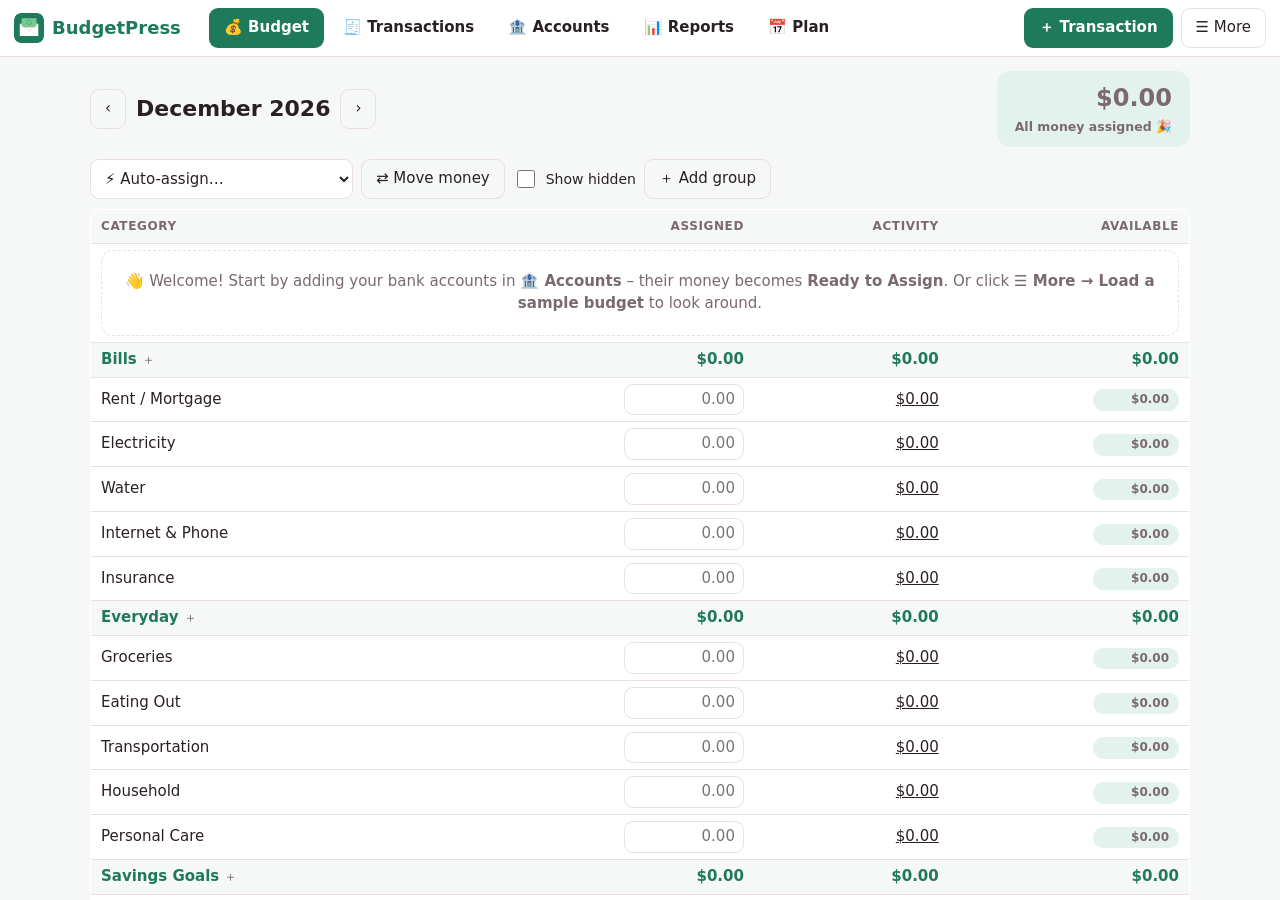
==== index.html @ d17dcd6e "Add files via upload" ====
<!doctype html>
<html lang="en">
<head>
  <meta charset="utf-8">
  <meta name="viewport" content="width=device-width, initial-scale=1">
  <title>BudgetPress – Envelope Budget</title>
  <meta name="description" content="Give every dollar a job. Envelope budgeting for Windows with accounts, monthly budgets, goals, scheduled bills, bank CSV import and reports. Private, offline, no subscription.">
  <meta name="theme-color" content="#1f7a5c">
  <link rel="manifest" href="manifest.json">
  <link rel="icon" href="icon-192.png">
  <link rel="stylesheet" href="style.css">
</head>
<body>
  <header class="topbar">
    <div class="brand"><img src="icon-192.png" alt="" width="30" height="30"><span>BudgetPress</span></div>
    <nav class="tabs" id="tabs">
      <button data-t="budget" class="on">💰 Budget</button>
      <button data-t="tx">🧾 Transactions</button>
      <button data-t="accounts">🏦 Accounts</button>
      <button data-t="reports">📊 Reports</button>
      <button data-t="plan">📅 Plan</button>
    </nav>
    <div class="top-btns">
      <button id="addTxTop" class="primary">＋ Transaction</button>
      <button id="syncState" class="tb" hidden title="Sync"></button>
      <button id="moreBtn" class="tb">☰ More</button>
      <button id="proBtn" class="pro-btn" hidden>★ Get Pro</button>
    </div>
    <div id="menu" class="menu" hidden>
      <label class="field" style="padding:6px 12px">Currency<select id="currency"></select></label>
      <button id="budgetsBtn">📒 My budgets…</button>
      <button id="undoBtn">↶ Undo (Ctrl+Z)</button>
      <button id="payeesBtn">Manage payees…</button>
      <button id="syncBtn">☁ Sync between my PCs (OneDrive, Google Drive…) ★</button>
      <button id="pinBtn">🔒 Lock with a PIN…</button>
      <button id="printBudgetBtn">🖨 Print this month's budget ★</button>
      <button id="printEnvBtn">🖨 Print cash envelopes</button>
      <button id="backupBtn">Save a backup file</button>
      <button id="restoreBtn2">Open a backup file…</button>
      <button id="importBtn">Import bank file (CSV, OFX, QFX)… ★</button>
      <button id="exportBtn">Export transactions (CSV for Excel)</button>
      <button id="sampleBtn">Load a sample budget to look around</button>
      <button id="clearBtn" class="danger">Start over with an empty budget…</button>
      <a href="help.html" target="_blank" rel="noopener">❓ How to use BudgetPress</a>
      <a href="why.html" target="_blank" rel="noopener">⭐ Why BudgetPress – no subscription</a>
      <a href="mailto:thequan03072002@gmail.com?subject=BudgetPress%20feedback">✉ Feedback &amp; support</a>
    </div>
    <input id="fileIn" type="file" hidden>
  </header>

  <main id="pane-budget" class="pane1"><div class="wrap">
    <div class="month-bar">
      <button id="mPrev" class="ghost">‹</button><h2 id="mTitle"></h2><button id="mNext" class="ghost">›</button>
      <div id="rta" class="rta"></div>
    </div>
    <div class="tools">
      <select id="autoAssign" style="width:auto"><option value="">⚡ Auto-assign…</option><option value="goals">Underfunded goals</option><option value="lastAssigned">Assigned last month</option><option value="lastSpent">Spent last month</option><option value="avgAssigned">Average assigned (3 months)</option><option value="avgSpent">Average spent (3 months)</option><option value="resetAssigned">Reset assigned to zero</option></select>
      <button id="moveBtn" class="ghost">⇄ Move money</button>
      <label class="check" style="margin:0"><input id="showHidden" type="checkbox"> Show hidden</label>
      <button id="addGroup" class="ghost">＋ Add group</button>
      <span id="aom" class="hint" style="align-self:center;margin-left:auto"></span>
    </div>
    <table class="grid" id="budgetTbl">
      <thead><tr><th>Category</th><th>Assigned</th><th class="hide-sm">Activity</th><th>Available</th></tr></thead>
      <tbody id="budgetBody"></tbody>
    </table>
  </div></main>

  <main id="pane-tx" class="pane1" hidden><div class="wrap">
    <div class="filters">
      <select id="fAcct"></select>
      <select id="fCat"></select>
      <select id="fMonth"></select>
      <select id="fFlag"><option value="">All flags</option><option value="red">🔴 Red</option><option value="orange">🟠 Orange</option><option value="yellow">🟡 Yellow</option><option value="green">🟢 Green</option><option value="blue">🔵 Blue</option><option value="purple">🟣 Purple</option><option value="uncat">Uncategorized only</option><option value="unclr">Not cleared</option></select>
      <input id="fSearch" type="search" placeholder="Search payee or memo…">
      <button id="reconBtn" class="ghost" hidden>✔ Reconcile</button>
      <button id="addTx" class="primary">＋ Add transaction</button>
    </div>
    <p id="txSum" class="hint"></p>
    <table class="grid tx">
      <thead><tr><th style="width:18px"></th><th>Date</th><th>Account</th><th>Payee</th><th>Category</th><th class="hide-sm">Memo</th><th style="text-align:right">Outflow</th><th style="text-align:right">Inflow</th><th id="balHead" style="text-align:right">Balance</th><th title="Cleared">✓</th></tr></thead>
      <tbody id="txBody"></tbody>
    </table>
    <p id="txEmpty" class="empty" hidden>No transactions yet. Click <b>＋ Add transaction</b>, or import a CSV file from your bank (☰ More).</p>
    <div class="panel" style="margin-top:16px">
      <h3>🔁 Scheduled bills &amp; income <span class="badge" id="schedBadge" hidden>PRO</span></h3>
      <p class="hint">Rent, salary, subscriptions… added automatically on their date.</p>
      <div id="schedList"></div>
      <button id="addSched" class="ghost">＋ Add scheduled transaction</button>
    </div>
  </div></main>

  <main id="pane-accounts" class="pane1" hidden><div class="wrap">
    <div class="month-bar"><h2 style="text-align:left">Accounts</h2><div id="netWorth" class="rta"></div></div>
    <div id="acctCards" class="cards"></div>
    <p class="hint">Credit cards: spend from your budget categories as usual, then pay the card with a <b>Transfer</b> from your checking account.</p>
  </div></main>

  <main id="pane-reports" class="pane1" hidden><div class="wrap">
    <div class="month-bar"><button id="rPrev" class="ghost">‹</button><h2 id="rTitle"></h2><button id="rNext" class="ghost">›</button></div>
    <div class="panel"><h3>Spending this month</h3><div id="repSpend" class="chart"></div></div>
    <div class="panel"><h3>Income vs spending – last 12 months <span class="badge" id="repBadge" hidden>PRO</span></h3><div id="repTrend" class="chart"></div></div>
    <div class="panel"><h3>Net worth <span class="badge" id="repBadge2" hidden>PRO</span></h3><div id="repNet" class="chart"></div></div>
  </div></main>


  <main id="pane-plan" class="pane1" hidden><div class="wrap">
    <div class="panel"><h3>📈 Balance forecast – next 60 days <span class="badge pro-only">PRO</span></h3><p class="hint">Your checking, savings and cash today, plus every scheduled bill and paycheck. Know before you run short.</p><div id="forecast" class="chart"></div></div>
    <div class="panel"><div class="month-bar" style="margin:0 0 8px"><h3 style="margin:0">🗓 Bill calendar <span class="badge pro-only">PRO</span></h3><span style="margin-left:auto"></span><button id="calPrev" class="ghost">‹</button><b id="calTitle"></b><button id="calNext" class="ghost">›</button></div><div id="calendar"></div></div>
    <div class="panel"><h3>🏁 Debt payoff plan <span class="badge pro-only">PRO</span></h3>
      <p class="hint">Uses your credit cards and loans. Set each one's interest rate and minimum payment in Accounts (click the account).</p>
      <div class="filters"><label class="field" style="margin:0">Extra each month<input id="extraDebt" type="text" inputmode="decimal" style="width:140px"></label>
      <label class="field" style="margin:0">Strategy<select id="strategy"><option value="avalanche">Avalanche – highest interest first (saves most)</option><option value="snowball">Snowball – smallest balance first (quick wins)</option></select></label></div>
      <div id="debtPlan"></div></div>
  </div></main>
  <!-- transaction dialog -->
  <dialog id="txDlg" class="dlg">
    <h2 id="txTitle">Transaction</h2>
    <div class="seg" id="txKind"><button data-k="out" class="on">Expense</button><button data-k="in">Income</button><button data-k="xfer">Transfer</button></div>
    <div class="two">
      <label class="field">Amount<input id="tAmt" type="text" inputmode="decimal" placeholder="0.00"></label>
      <label class="field">Date<input id="tDate" type="date"></label>
    </div>
    <label class="field" id="tPayeeRow">Payee<input id="tPayee" type="text" list="payees" maxlength="60" placeholder="e.g. Walmart"></label>
    <datalist id="payees"></datalist>
    <label class="field" id="tCatRow">Category<select id="tCat"></select></label>
    <div id="tSplitBox" hidden><p class="hint" style="margin-top:10px">Split this transaction across categories:</p><div id="tSplits"></div><div class="row-btns" style="margin-top:4px"><button id="tAddSplit" class="ghost">＋ Add line</button><span id="tSplitLeft" class="hint" style="align-self:center"></span></div></div>
    <button id="tSplitBtn" class="ghost" style="margin-top:6px;padding:4px 10px;font-size:13px">✂ Split into several categories</button>
    <div class="two">
      <label class="field"><span id="tAcctLbl">Account</span><select id="tAcct"></select></label>
      <label class="field" id="tToRow">To account<select id="tTo"></select></label>
    </div>
    <label class="field">Memo<input id="tMemo" type="text" maxlength="100"></label>
    <div class="two"><label class="field">Flag<select id="tFlag"><option value="">No flag</option><option value="red">🔴 Red</option><option value="orange">🟠 Orange</option><option value="yellow">🟡 Yellow</option><option value="green">🟢 Green</option><option value="blue">🔵 Blue</option><option value="purple">🟣 Purple</option></select></label>
    <label class="check" style="margin-top:28px"><input id="tCleared" type="checkbox"> Cleared</label></div>
    <div class="row-btns"><button id="tSave" class="primary">Save</button><button id="tSaveNew" class="ghost">Save &amp; add another</button><button id="tDel" class="ghost danger">Delete</button><button id="tClose" class="ghost">Cancel</button></div>
  </dialog>

  <!-- category dialog -->
  <dialog id="catDlg" class="dlg">
    <h2>Category</h2>
    <label class="field">Name<input id="cName" type="text" maxlength="40"></label>
    <label class="field">Group<select id="cGroup"></select></label>
    <h3 style="margin:14px 0 4px">🎯 Goal <span class="badge" id="goalBadge" hidden>PRO</span></h3>
    <select id="cGoalType"><option value="none">No goal</option><option value="monthly">Set aside an amount every month</option><option value="refill">Refill up to an amount every month</option><option value="weekly">Set aside an amount every week</option><option value="by">Have a total saved by a date</option><option value="yearly">Have a total saved every year (e.g. insurance)</option></select>
    <div class="two" id="cGoalRow">
      <label class="field">Amount<input id="cGoalAmt" type="text" inputmode="decimal"></label>
      <label class="field" id="cGoalDateRow">By<input id="cGoalDate" type="month"></label>
    </div>
    <label class="field">Note<textarea id="cNote" rows="2" maxlength="300"></textarea></label>
    <label class="check"><input id="cHidden" type="checkbox"> Hide this category</label>
    <div class="row-btns"><button id="cUp" class="ghost">↑ Move up</button><button id="cDown" class="ghost">↓ Move down</button></div>
    <div class="row-btns"><button id="cSave" class="primary">Save</button><button id="cDel" class="ghost danger">Delete category</button><button id="cClose" class="ghost">Cancel</button></div>
  </dialog>

  <!-- account dialog -->
  <dialog id="acctDlg" class="dlg">
    <h2>Account</h2>
    <label class="field">Name<input id="aName" type="text" maxlength="40" placeholder="e.g. Chase Checking"></label>
    <label class="field">Type<select id="aType"><option value="checking">Checking</option><option value="savings">Savings</option><option value="cash">Cash</option><option value="credit">Credit card</option><option value="loan">Loan / mortgage (tracking)</option><option value="asset">Asset, e.g. house or car (tracking)</option><option value="invest">Investment (tracking)</option></select></label>
    <div class="two" id="aStartRow">
      <label class="field">Balance today<input id="aBal" type="text" inputmode="decimal" placeholder="0.00"></label>
      <label class="field">As of<input id="aDate" type="date"></label>
    </div>
    <div class="two" id="aDebtRow"><label class="field">Interest rate (APR %)<input id="aApr" type="text" inputmode="decimal" placeholder="e.g. 22.9"></label><label class="field">Minimum payment<input id="aMin" type="text" inputmode="decimal"></label></div>
    <p class="hint" id="aHint">For a credit card or loan, type what you owe (e.g. 350). Money in checking, savings and cash is added to <b>Ready to Assign</b>. Tracking accounts count toward net worth but not your budget.</p>
    <label class="check" id="aClosedRow"><input id="aClosed" type="checkbox"> Account is closed (hide it)</label>
    <div class="row-btns"><button id="aSave" class="primary">Save</button><button id="aDel" class="ghost danger">Delete account</button><button id="aClose" class="ghost">Cancel</button></div>
  </dialog>

  <!-- scheduled dialog -->
  <dialog id="schedDlg" class="dlg">
    <h2>Scheduled transaction</h2>
    <div class="seg" id="sKind"><button data-k="out" class="on">Expense</button><button data-k="in">Income</button><button data-k="xfer">Transfer</button></div>
    <div class="two">
      <label class="field">Amount<input id="sAmt" type="text" inputmode="decimal"></label>
      <label class="field">Next date<input id="sDate" type="date"></label>
    </div>
    <label class="field" id="sPayeeRow">Payee<input id="sPayee" type="text" list="payees" maxlength="60"></label>
    <div class="two">
      <label class="field" id="sCatRow">Category<select id="sCat"></select></label>
      <label class="field">Account<select id="sAcct"></select></label>
    </div>
    <label class="field" id="sToRow">To account<select id="sTo"></select></label>
    <label class="field">Repeats<select id="sEvery"><option value="month">Every month</option><option value="week">Every week</option><option value="2week">Every 2 weeks</option><option value="year">Every year</option></select></label>
    <div class="row-btns"><button id="sSave" class="primary">Save</button><button id="sDel" class="ghost danger">Delete</button><button id="sClose" class="ghost">Cancel</button></div>
  </dialog>

  <!-- import dialog -->
  <dialog id="impDlg" class="dlg">
    <h2>Import bank CSV</h2>
    <p class="hint" id="impInfo"></p>
    <label class="field">Into account<select id="iAcct"></select></label>
    <div id="iCsv"><div class="two">
      <label class="field">Date column<select id="iDate"></select></label>
      <label class="field">Payee / description<select id="iPayee"></select></label>
    </div>
    <div class="two">
      <label class="field">Amount column<select id="iAmt"></select></label>
      <label class="field">Or: outflow column<select id="iOut"></select></label>
    </div>
    <label class="check"><input id="iFlip" type="checkbox"> Spending shows as positive numbers (flip signs)</label>
    <label class="field">Dates look like<select id="iDateFmt"><option value="auto">Detect automatically</option><option value="mdy">Month/Day/Year</option><option value="dmy">Day/Month/Year</option><option value="ymd">Year-Month-Day</option></select></label></div>
    <p class="hint">Payees you have used before get the same category. Duplicates are skipped.</p>
    <div class="row-btns"><button id="iGo" class="primary">Import</button><button id="iClose" class="ghost">Cancel</button></div>
  </dialog>

  <dialog id="proDialog" class="dlg">
    <h2>BudgetPress Pro</h2>
    <p class="muted">One-time purchase. Yours forever on this Microsoft account – no subscription, ever. Popular subscription budget apps cost about $109 every year.</p>
    <ul class="pro-list">
      <li><strong>Unlimited accounts</strong> <span class="muted">(Free: 3)</span></li>
      <li><strong>Goals</strong> – monthly targets and save-by-date</li>
      <li><strong>Scheduled bills &amp; income</strong> added automatically</li>
      <li><strong>Import bank CSV files</strong></li>
      <li><strong>12-month trends and net worth</strong> reports</li>
      <li><strong>60-day forecast, bill calendar and debt payoff plan</strong></li>
      <li><strong>Sync between your PCs</strong> through OneDrive, Google Drive or Dropbox – optional encryption</li>
      <li><strong>Several budgets</strong> and printable monthly budget</li>
    </ul>
    <p id="proMsg" class="pro-msg" hidden></p>
    <p id="trialInfo" class="pro-msg" hidden></p>
    <div class="row-btns">
      <button id="trialBtn" class="ghost" hidden>Try every Pro feature free for 7 days</button>
      <button id="buyBtn" class="primary">Unlock Pro</button>
      <button id="restoreBtn" class="ghost">Restore purchase</button>
      <button id="closePro" class="ghost">Not now</button>
    </div>
  </dialog>


  <dialog id="moveDlg" class="dlg">
    <h2>Move money</h2>
    <label class="field">Amount<input id="mvAmt" type="text" inputmode="decimal"></label>
    <div class="two"><label class="field">From<select id="mvFrom"></select></label><label class="field">To<select id="mvTo"></select></label></div>
    <p class="hint" id="mvHint"></p>
    <div class="row-btns"><button id="mvGo" class="primary">Move</button><button id="mvClose" class="ghost">Cancel</button></div>
  </dialog>
  <dialog id="reconDlg" class="dlg">
    <h2>Reconcile <span id="rcName"></span></h2>
    <p class="hint">Look at your bank's website or statement. What is the balance there today?</p>
    <label class="field">Bank balance<input id="rcBal" type="text" inputmode="decimal"></label>
    <p id="rcMsg" class="pro-msg"></p>
    <div class="row-btns"><button id="rcGo" class="primary">Reconcile</button><button id="rcClose" class="ghost">Cancel</button></div>
  </dialog>
  <dialog id="budgetsDlg" class="dlg">
    <h2>My budgets</h2>
    <p class="hint">Keep separate budgets – for example personal, a side business, or a shared household.</p>
    <div id="budgetsList"></div>
    <div class="row-btns"><button id="bNew" class="primary">＋ New budget</button><button id="bRename" class="ghost">Rename this one</button><button id="bDelete" class="ghost danger">Delete this one</button><button id="bClose" class="ghost">Close</button></div>
  </dialog>
  <dialog id="payeesDlg" class="dlg">
    <h2>Payees</h2>
    <p class="hint">Rename a payee to fix it everywhere, or rename one to another's name to merge them.</p>
    <div id="payeesList" style="max-height:50vh;overflow:auto"></div>
    <div class="row-btns"><button id="pyClose" class="ghost">Close</button></div>
  </dialog>
  <dialog id="pinDlg" class="dlg">
    <h2>🔒 PIN lock</h2>
    <p class="hint">Ask for a PIN every time BudgetPress opens. If you forget it, you can only reset the app (keep backups!).</p>
    <label class="field">New PIN (4–8 digits, empty to turn off)<input id="pinNew" type="password" inputmode="numeric" maxlength="8"></label>
    <div class="row-btns"><button id="pinSave" class="primary">Save</button><button id="pinClose" class="ghost">Cancel</button></div>
  </dialog>
  <div id="lock" class="lock" hidden><div class="lock-box"><img src="icon-192.png" width="64" height="64" alt=""><h2>BudgetPress</h2><input id="lockPin" type="password" inputmode="numeric" maxlength="8" placeholder="PIN"><button id="lockGo" class="primary">Unlock</button><p id="lockMsg" class="hint"></p></div></div>
  <style id="pageRule"></style>
  <div id="printArea"></div>

  <dialog id="syncDlg" class="dlg">
    <h2>☁ Sync between your PCs</h2>
    <p class="hint">BudgetPress keeps this budget in one file inside a folder that your cloud drive already syncs – <b>OneDrive</b>, <b>Google Drive</b>, <b>Dropbox</b> or <b>iCloud Drive</b>. Open the same file on your other PCs and they stay up to date. No BudgetPress account, no BudgetPress server.</p>
    <p id="syncInfo" class="pro-msg"></p>
    <div id="syncSetup">
      <label class="field">Password to encrypt the file (optional, recommended)<input id="syncPass" type="password" maxlength="100" placeholder="Leave empty for no encryption"></label>
      <p class="hint">With a password, the file is unreadable to anyone else – even if someone gets into your cloud drive. You need the same password on your other PCs. It cannot be recovered if you forget it.</p>
      <div class="row-btns"><button id="syncCreate" class="primary">Create a sync file…</button><button id="syncOpen" class="ghost">Use a sync file from another PC…</button></div>
    </div>
    <div class="row-btns"><button id="syncNowBtn" class="ghost">⟳ Sync now</button><button id="syncStop" class="ghost danger">Stop syncing on this PC</button><button id="syncClose" class="ghost">Close</button></div>
  </dialog>
  <div id="toast" class="toast" hidden></div>
  <script src="app.js"></script>
</body>
</html>
---- style.css ----
:root {
  --bg: #f6f8f7; --card: #ffffff; --text: #2a2024; --muted: #7a6a70;
  --line: #eadfe2; --accent: #1f7a5c; --accent-2: #e3f2ec; --on-accent: #ffffff; --danger: #b42318;
}
@media (prefers-color-scheme: dark) {
  :root { --bg: #171214; --card: #211a1d; --text: #f3eaed; --muted: #b7a6ad; --line: #3a2f33; --accent: #6fd3a8; --accent-2: #1d3a30; --on-accent: #2a1017; --danger: #f97066; }
}
* { box-sizing: border-box; }
[hidden] { display: none !important; }
html, body { height: 100%; }
body { margin: 0; font: 15px/1.45 'Segoe UI', system-ui, sans-serif; background: var(--bg); color: var(--text); display: flex; flex-direction: column; }
button, input, select, textarea { font: inherit; color: inherit; }
button { cursor: pointer; border: 1px solid transparent; border-radius: 9px; padding: 8px 14px; background: var(--accent-2); }
input, select, textarea { background: var(--card); border: 1px solid var(--line); border-radius: 9px; padding: 8px 10px; width: 100%; }
textarea { resize: vertical; }
input:focus, select:focus, textarea:focus, button:focus-visible { outline: 3px solid var(--accent); outline-offset: 1px; }
.primary { background: var(--accent); color: var(--on-accent); font-weight: 700; }
.ghost { background: transparent; border-color: var(--line); }
.ghost:hover, .tb:hover { border-color: var(--accent); }
.danger { color: var(--danger); }
.danger-text { color: var(--danger) !important; }
.muted { color: var(--muted); font-weight: 400; }
.hint { color: var(--muted); font-size: 13px; margin: 6px 0; }
.wide { width: 100%; margin-top: 8px; }

.topbar { display: flex; align-items: center; gap: 14px; padding: 8px 14px; background: var(--card); border-bottom: 1px solid var(--line); position: relative; }
.brand { display: flex; align-items: center; gap: 8px; font-weight: 800; font-size: 18px; color: var(--accent); }
.brand img { border-radius: 7px; }
.tabs { display: flex; gap: 4px; margin-left: 14px; }
.tabs button { background: transparent; font-weight: 600; }
.tabs button.on { background: var(--accent); color: var(--on-accent); }
.top-btns { margin-left: auto; display: flex; gap: 8px; }
.tb { background: transparent; border-color: var(--line); }
.pro-btn { background: #c9a227; color: #2a1d00; font-weight: 800; }
.pro-btn.is-pro { background: var(--accent-2); color: var(--accent); cursor: default; }
.menu { position: absolute; right: 14px; top: 52px; background: var(--card); border: 1px solid var(--line); border-radius: 12px; box-shadow: 0 12px 30px rgba(0,0,0,.18); padding: 6px; z-index: 30; display: flex; flex-direction: column; min-width: 280px; }
.menu button, .menu a { text-align: left; background: transparent; padding: 9px 12px; border-radius: 8px; color: var(--text); text-decoration: none; }
.menu button:hover, .menu a:hover { background: var(--accent-2); }

.pane { flex: 1; display: grid; grid-template-columns: 330px 1fr; min-height: 0; }
.side { padding: 14px 16px; border-right: 1px solid var(--line); overflow: auto; background: var(--card); }
.side h2 { font-size: 13px; text-transform: uppercase; letter-spacing: .06em; color: var(--muted); margin: 16px 0 6px; }
.side h2:first-child { margin-top: 0; }
.main-col { overflow: auto; padding: 14px 18px; min-width: 0; }
.field { display: flex; flex-direction: column; gap: 4px; font-weight: 600; font-size: 14px; margin-top: 8px; }
.two { display: grid; grid-template-columns: 1fr 1fr; gap: 10px; }
.row-btns { display: flex; gap: 8px; flex-wrap: wrap; margin-top: 10px; }
.check { display: flex; align-items: center; gap: 8px; margin-top: 10px; font-size: 14px; }
.check input { width: 18px; height: 18px; accent-color: var(--accent); }
.stats { margin-top: 16px; background: var(--accent-2); border-radius: 10px; padding: 10px 12px; font-size: 14px; line-height: 1.7; }

.list-head { display: flex; gap: 10px; margin-bottom: 10px; }
.list-head select { width: 210px; }
.table-wrap { background: var(--card); border: 1px solid var(--line); border-radius: 12px; overflow: hidden; }
table.guests { width: 100%; border-collapse: collapse; }
.guests th { text-align: left; font-size: 12px; text-transform: uppercase; letter-spacing: .05em; color: var(--muted); padding: 8px 10px; border-bottom: 1px solid var(--line); background: var(--bg); }
.guests td { padding: 7px 10px; border-bottom: 1px solid var(--line); }
.guests tr:last-child td { border-bottom: 0; }
.guests tr:hover td { background: var(--accent-2); }
.guests td.name { font-weight: 600; cursor: pointer; }
.guests select, .guests input { padding: 4px 6px; border-radius: 7px; }
.guests .x { background: transparent; color: var(--muted); padding: 4px 8px; }
.pill { display: inline-block; padding: 1px 9px; border-radius: 99px; font-size: 12px; font-weight: 700; }
.pill.yes { background: #dcfce7; color: #166534; } .pill.no { background: #fee2e2; color: #991b1b; } .pill.maybe { background: #fef3c7; color: #92400e; }
.empty { color: var(--muted); text-align: center; padding: 40px 10px; }

.unseated { display: flex; flex-direction: column; gap: 4px; margin-top: 8px; }
.chip { background: var(--accent-2); border-radius: 8px; padding: 6px 10px; cursor: grab; font-size: 14px; display: flex; justify-content: space-between; gap: 8px; user-select: none; }
.chip small { color: var(--muted); }
.chip.sel { outline: 3px solid var(--accent); }
.chip.grp { border-left: 4px solid var(--accent); }
.room { position: relative; min-height: 900px; min-width: 1100px; background-image: radial-gradient(var(--line) 1px, transparent 1px); background-size: 22px 22px; border-radius: 12px; }
.tbl { position: absolute; background: var(--card); border: 2px solid var(--line); border-radius: 14px; padding: 8px 10px; width: 200px; box-shadow: 0 4px 14px rgba(0,0,0,.08); touch-action: none; }
.tbl.round { border-radius: 60px; padding: 12px 16px; }
.tbl.drop { border-color: var(--accent); box-shadow: 0 0 0 4px var(--accent-2); }
.tbl.full { border-color: #16a34a; }
.tbl.over { border-color: var(--danger); }
.tbl-h { display: flex; justify-content: space-between; align-items: center; cursor: move; font-weight: 800; color: var(--accent); }
.tbl-h small { color: var(--muted); font-weight: 600; }
.tbl-h button { background: transparent; padding: 0 6px; color: var(--muted); }
.tbl ul { list-style: none; margin: 6px 0 0; padding: 0; font-size: 13px; }
.tbl li { display: flex; justify-content: space-between; padding: 2px 4px; border-radius: 6px; cursor: grab; white-space: nowrap; }
.tbl li > span { overflow: hidden; text-overflow: ellipsis; }
.tbl li:hover { background: var(--accent-2); }
.tbl li button { background: transparent; padding: 0 4px; color: var(--muted); font-size: 12px; }
.tbl .seats { display: flex; flex-wrap: wrap; gap: 3px; margin-top: 6px; }
.tbl .seats i { width: 9px; height: 9px; border-radius: 50%; background: var(--line); display: block; }
.tbl .seats i.on { background: var(--accent); }

.kinds { display: grid; grid-template-columns: 1fr 1fr; gap: 6px; }
.kinds button { background: var(--bg); border: 1px solid var(--line); text-align: left; font-size: 13px; padding: 8px; }
.kinds button.on { background: var(--accent); color: var(--on-accent); border-color: var(--accent); font-weight: 700; }
.pager { display: flex; align-items: center; justify-content: center; gap: 12px; margin-bottom: 10px; }
.preview { display: flex; justify-content: center; }
.preview svg { max-width: 100%; height: auto; max-height: calc(100vh - 160px); background: #fff; box-shadow: 0 10px 30px rgba(0,0,0,.2); }

.dlg { border: 1px solid var(--line); border-radius: 16px; padding: 22px; background: var(--card); color: var(--text); max-width: 460px; width: calc(100% - 32px); }
.dlg::backdrop { background: rgba(0,0,0,.5); }
.dlg h2 { margin: 0 0 6px; font-size: 21px; }
.pro-list { padding-left: 20px; line-height: 1.8; }
.pro-msg { background: var(--accent-2); border-radius: 8px; padding: 9px 11px; }
.toast { position: fixed; left: 50%; bottom: 24px; transform: translateX(-50%); background: #1f2937; color: #fff; padding: 11px 18px; border-radius: 10px; z-index: 50; max-width: calc(100% - 24px); }

#printArea { display: none; }
@media print {
  body > *:not(#printArea) { display: none !important; }
  body { background: #fff; display: block; }
  #printArea { display: block; }
}
@media (max-width: 820px) {
  html, body { height: auto; }
  .pane { display: block; }
  .side { border-right: 0; border-bottom: 1px solid var(--line); }
  .tabs { margin-left: 0; }
  .brand span { display: none; }
  .topbar { gap: 8px; padding: 8px; }
  .tabs button { padding: 8px 10px; }
  .guests th:nth-child(2), .guests td:nth-child(2) { display: none; }
}


.pane1 { flex: 1; overflow: auto; padding: 14px 18px 60px; }
.wrap { max-width: 1100px; margin: 0 auto; }
.tabs { display: flex; gap: 4px; margin-left: 14px; }
.tabs button { background: transparent; font-weight: 600; }
.tabs button.on { background: var(--accent); color: var(--on-accent); }
.month-bar { display: flex; align-items: center; gap: 10px; flex-wrap: wrap; margin-bottom: 12px; }
.month-bar h2 { margin: 0; font-size: 22px; min-width: 190px; text-align: center; }
.rta { margin-left: auto; border-radius: 14px; padding: 10px 18px; text-align: right; background: var(--accent-2); }
.rta b { display: block; font-size: 24px; }
.rta small { font-weight: 600; }
.rta.pos { background: #d8f5e6; color: #11633f; } .rta.zero { background: var(--accent-2); color: var(--muted); } .rta.neg { background: #fde2e1; color: #9b1c1c; }
@media (prefers-color-scheme: dark) { .rta.pos { background: #173d2d; color: #8ee6b7; } .rta.neg { background: #45201f; color: #ffb3ae; } }
.tools { display: flex; gap: 8px; flex-wrap: wrap; margin-bottom: 10px; }
table.grid { width: 100%; border-collapse: collapse; background: var(--card); border: 1px solid var(--line); border-radius: 12px; overflow: hidden; }
.grid th { text-align: right; font-size: 12px; text-transform: uppercase; letter-spacing: .05em; color: var(--muted); padding: 8px 10px; border-bottom: 1px solid var(--line); background: var(--bg); }
.grid th:first-child, .grid td:first-child { text-align: left; }
.grid td { padding: 6px 10px; border-bottom: 1px solid var(--line); text-align: right; font-variant-numeric: tabular-nums; }
.grid tr.grp td { background: var(--bg); font-weight: 800; color: var(--accent); }
.grid tr.grp td:first-child { cursor: pointer; }
.grid tr.cat:hover td { background: var(--accent-2); }
.grid td.name { cursor: pointer; }
.grid td.name small { display: block; color: var(--muted); font-size: 12px; }
.grid input.asg { width: 120px; text-align: right; padding: 4px 8px; }
.pill { display: inline-block; min-width: 86px; padding: 2px 10px; border-radius: 99px; font-weight: 700; text-align: right; }
.pill.pos { background: #d8f5e6; color: #11633f; } .pill.zero { background: var(--accent-2); color: var(--muted); } .pill.neg { background: #fde2e1; color: #9b1c1c; } .pill.warn { background: #fdf0c4; color: #7a5a00; }
@media (prefers-color-scheme: dark) { .pill.pos { background: #173d2d; color: #8ee6b7; } .pill.neg { background: #45201f; color: #ffb3ae; } .pill.warn { background: #3d3414; color: #ffd76b; } }
.bar { height: 5px; background: var(--line); border-radius: 9px; margin-top: 4px; max-width: 260px; overflow: hidden; }
.bar i { display: block; height: 100%; background: var(--accent); }
.neg-t { color: #b42318; } .pos-t { color: #11633f; }
@media (prefers-color-scheme: dark) { .neg-t { color: #ff9d97; } .pos-t { color: #8ee6b7; } }
.filters { display: flex; gap: 8px; flex-wrap: wrap; margin-bottom: 10px; }
.filters select, .filters input { width: auto; min-width: 150px; }
.grid.tx td { text-align: left; } .grid.tx td.num { text-align: right; }
.grid.tx tr { cursor: pointer; }
.cards { display: grid; grid-template-columns: repeat(auto-fill, minmax(230px, 1fr)); gap: 10px; margin-bottom: 14px; }
.card { background: var(--card); border: 1px solid var(--line); border-radius: 14px; padding: 14px; cursor: pointer; }
.card h3 { margin: 0 0 4px; font-size: 16px; }
.card .big { font-size: 22px; font-weight: 800; }
.card small { color: var(--muted); }
.card.add { display: flex; align-items: center; justify-content: center; color: var(--accent); font-weight: 700; border-style: dashed; }
.panel { background: var(--card); border: 1px solid var(--line); border-radius: 14px; padding: 14px; margin-bottom: 14px; }
.panel h3 { margin: 0 0 10px; }
.chart svg { width: 100%; height: auto; }
.lockbox { border: 1px dashed var(--line); border-radius: 12px; padding: 20px; text-align: center; color: var(--muted); }
.seg { display: inline-flex; border: 1px solid var(--line); border-radius: 10px; overflow: hidden; }
.seg button { border-radius: 0; background: transparent; }
.seg button.on { background: var(--accent); color: var(--on-accent); }
.empty { color: var(--muted); text-align: center; padding: 30px 10px; }
@media (max-width: 820px) { .tabs { margin-left: 0; } .grid input.asg { width: 84px; } .grid .hide-sm { display: none; } .rta { margin-left: 0; } }
.badge { font-size: 10px; font-weight: 800; color: #8a6d00; background: #fdf3c4; border-radius: 99px; padding: 1px 7px; margin-left: 6px; vertical-align: middle; }
.dlg .seg { margin-bottom: 6px; }
.sched { display: flex; justify-content: space-between; align-items: center; gap: 10px; padding: 8px 0; border-bottom: 1px solid var(--line); cursor: pointer; }
.sched small { color: var(--muted); }

.lock { position: fixed; inset: 0; background: var(--bg); z-index: 100; display: flex; align-items: center; justify-content: center; }
.lock-box { text-align: center; display: flex; flex-direction: column; gap: 10px; align-items: center; }
.lock-box img { border-radius: 14px; }
.lock-box input { width: 200px; text-align: center; font-size: 22px; letter-spacing: .3em; }
.flag { display: inline-block; width: 10px; height: 10px; border-radius: 3px; }
.split-line { display: grid; grid-template-columns: 1fr 120px 28px; gap: 6px; margin-top: 6px; }
.cal { display: grid; grid-template-columns: repeat(7, 1fr); gap: 4px; }
.cal div { min-height: 76px; background: var(--bg); border-radius: 8px; padding: 4px 6px; font-size: 12px; }
.cal div.h { min-height: 0; background: none; text-align: center; font-weight: 700; color: var(--muted); }
.cal div.today { outline: 2px solid var(--accent); }
.cal b { display: block; }
.cal span { display: block; white-space: nowrap; overflow: hidden; text-overflow: ellipsis; }
.dp td { text-align: right; } .dp td:first-child { text-align: left; }
#printArea { display: none; }
@media print { body > *:not(#printArea) { display: none !important; } body { display: block; background: #fff; } #printArea { display: block; } }

@media (max-width: 820px) {
  .topbar { flex-wrap: wrap; }
  .tabs { order: 3; width: 100%; overflow-x: auto; margin-left: 0; }
  .tabs button { white-space: nowrap; padding: 6px 10px; }
  #addTxTop { padding: 6px 10px; }
  .grid.tx .hide-sm { display: none; }
}
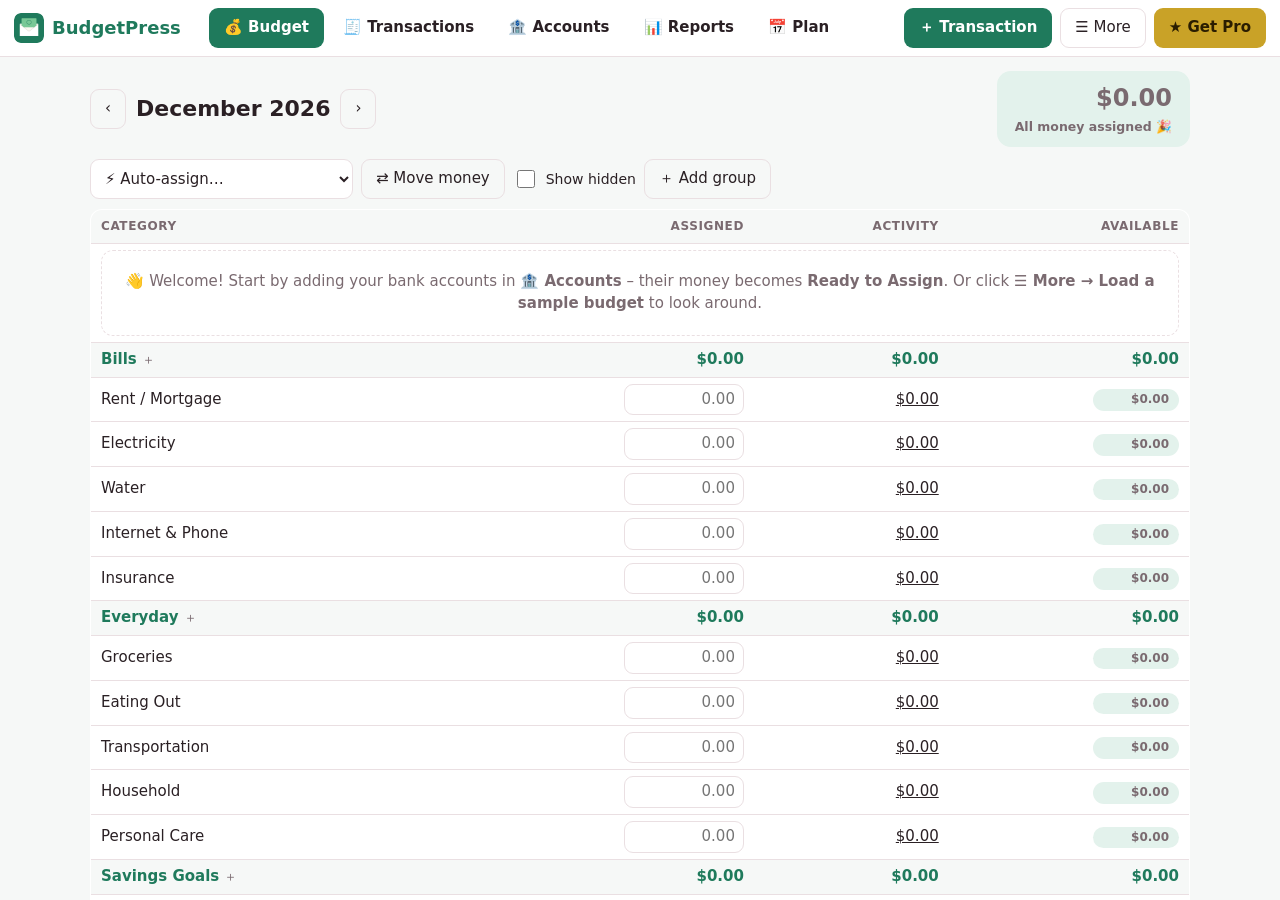
==== commit 4f48374f: "Harden Pro check, close side doors, feedback note" ====
--- a/index.html
+++ b/index.html
@@ -64,6 +64,7 @@
       <thead><tr><th>Category</th><th>Assigned</th><th class="hide-sm">Activity</th><th>Available</th></tr></thead>
       <tbody id="budgetBody"></tbody>
     </table>
+    <p class="fb-note">💬 Something not working the way you want? Tell me – <a href="mailto:thequan03072002@gmail.com?subject=BudgetPress%20feedback">thequan03072002@gmail.com</a>. I read every message and improve the app.</p>
   </div></main>
 
   <main id="pane-tx" class="pane1" hidden><div class="wrap">
@@ -218,11 +219,12 @@
       <li><strong>Sync between your PCs</strong> through OneDrive, Google Drive or Dropbox – optional encryption</li>
       <li><strong>Several budgets</strong> and printable monthly budget</li>
     </ul>
+    <p class="fb-note">💬 Something not working the way you want? Tell me – <a href="mailto:thequan03072002@gmail.com?subject=BudgetPress%20feedback">thequan03072002@gmail.com</a>. I read every message and improve the app.</p>
     <p id="proMsg" class="pro-msg" hidden></p>
     <p id="trialInfo" class="pro-msg" hidden></p>
     <div class="row-btns">
       <button id="trialBtn" class="ghost" hidden>Try every Pro feature free for 7 days</button>
-      <button id="buyBtn" class="primary">Unlock Pro</button>
+      <button id="buyBtn" class="primary" autofocus>Unlock Pro</button>
       <button id="restoreBtn" class="ghost">Restore purchase</button>
       <button id="closePro" class="ghost">Not now</button>
     </div>
--- a/style.css
+++ b/style.css
@@ -196,3 +196,5 @@
   #addTxTop { padding: 6px 10px; }
   .grid.tx .hide-sm { display: none; }
 }
+.fb-note { color: var(--muted); font-size: 13px; line-height: 1.45; margin: 12px 0 0; overflow-wrap: anywhere; }
+.fb-note a { color: var(--accent); }
